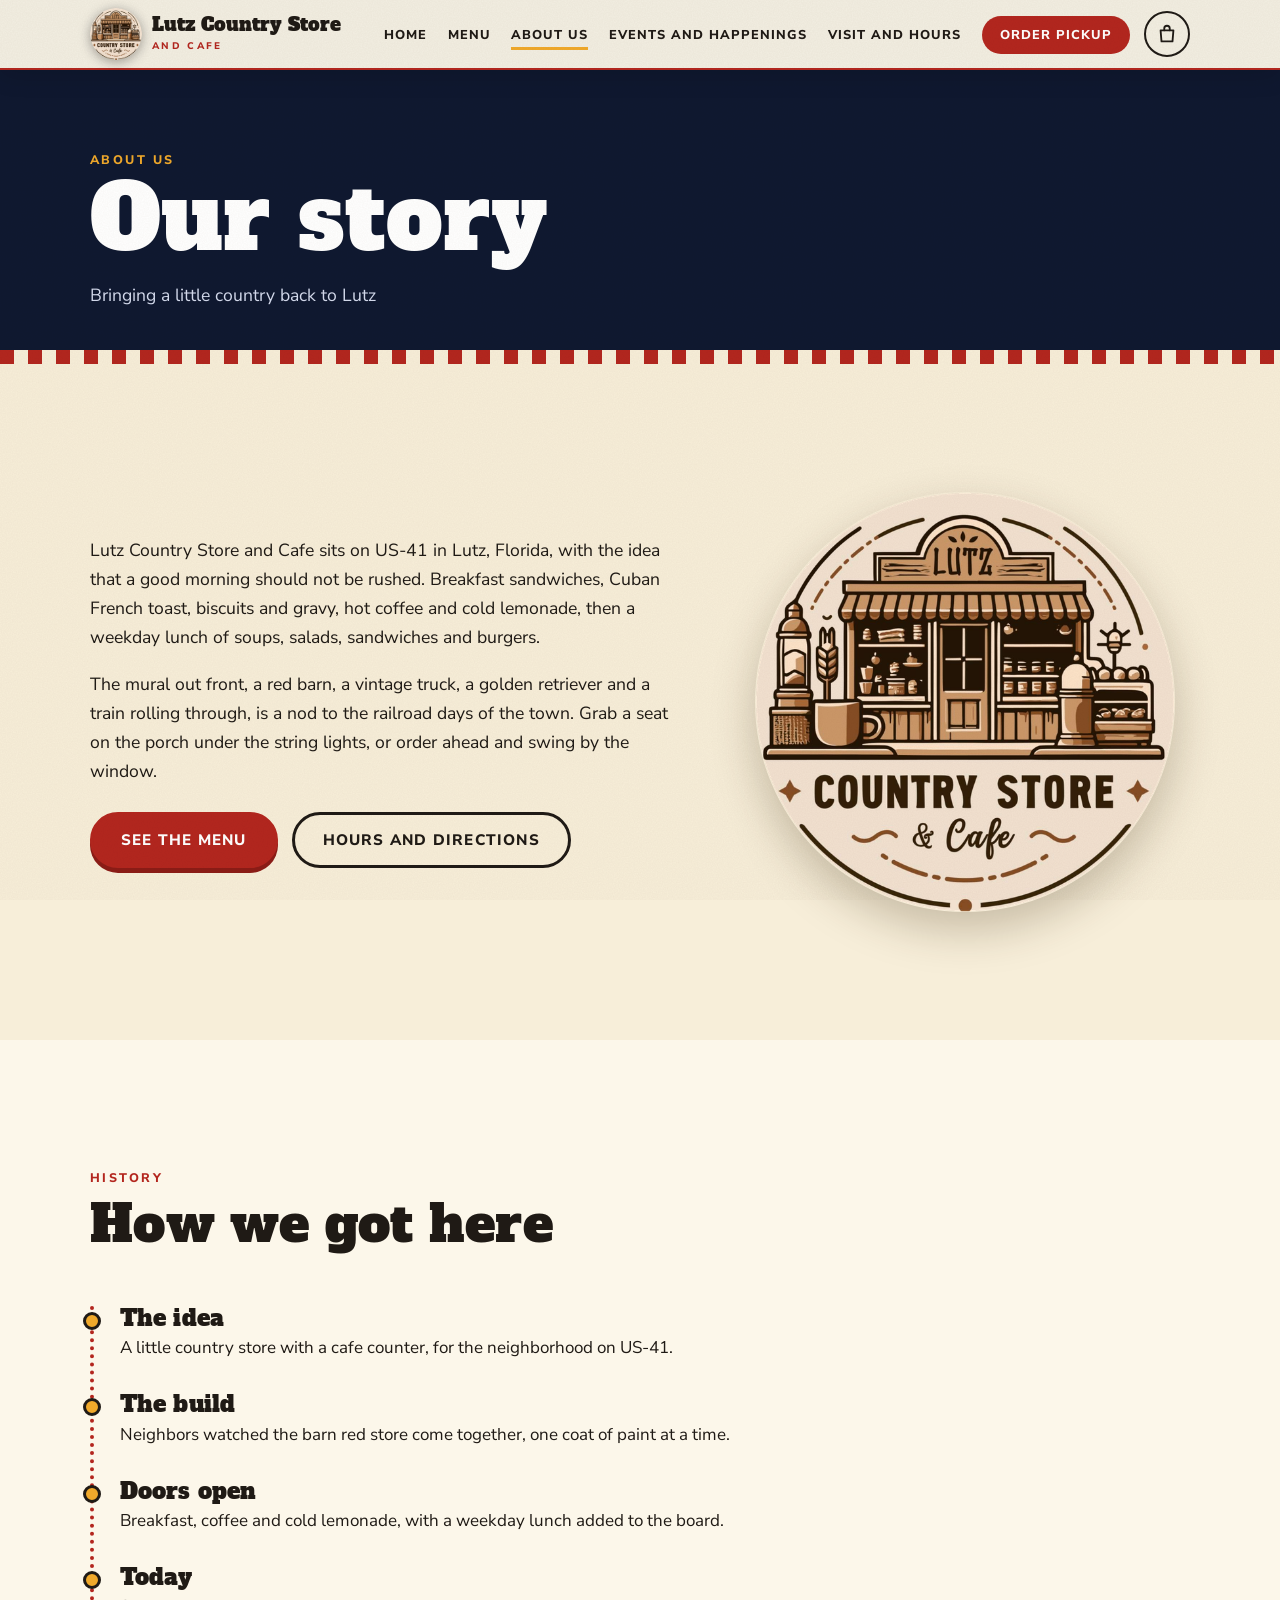
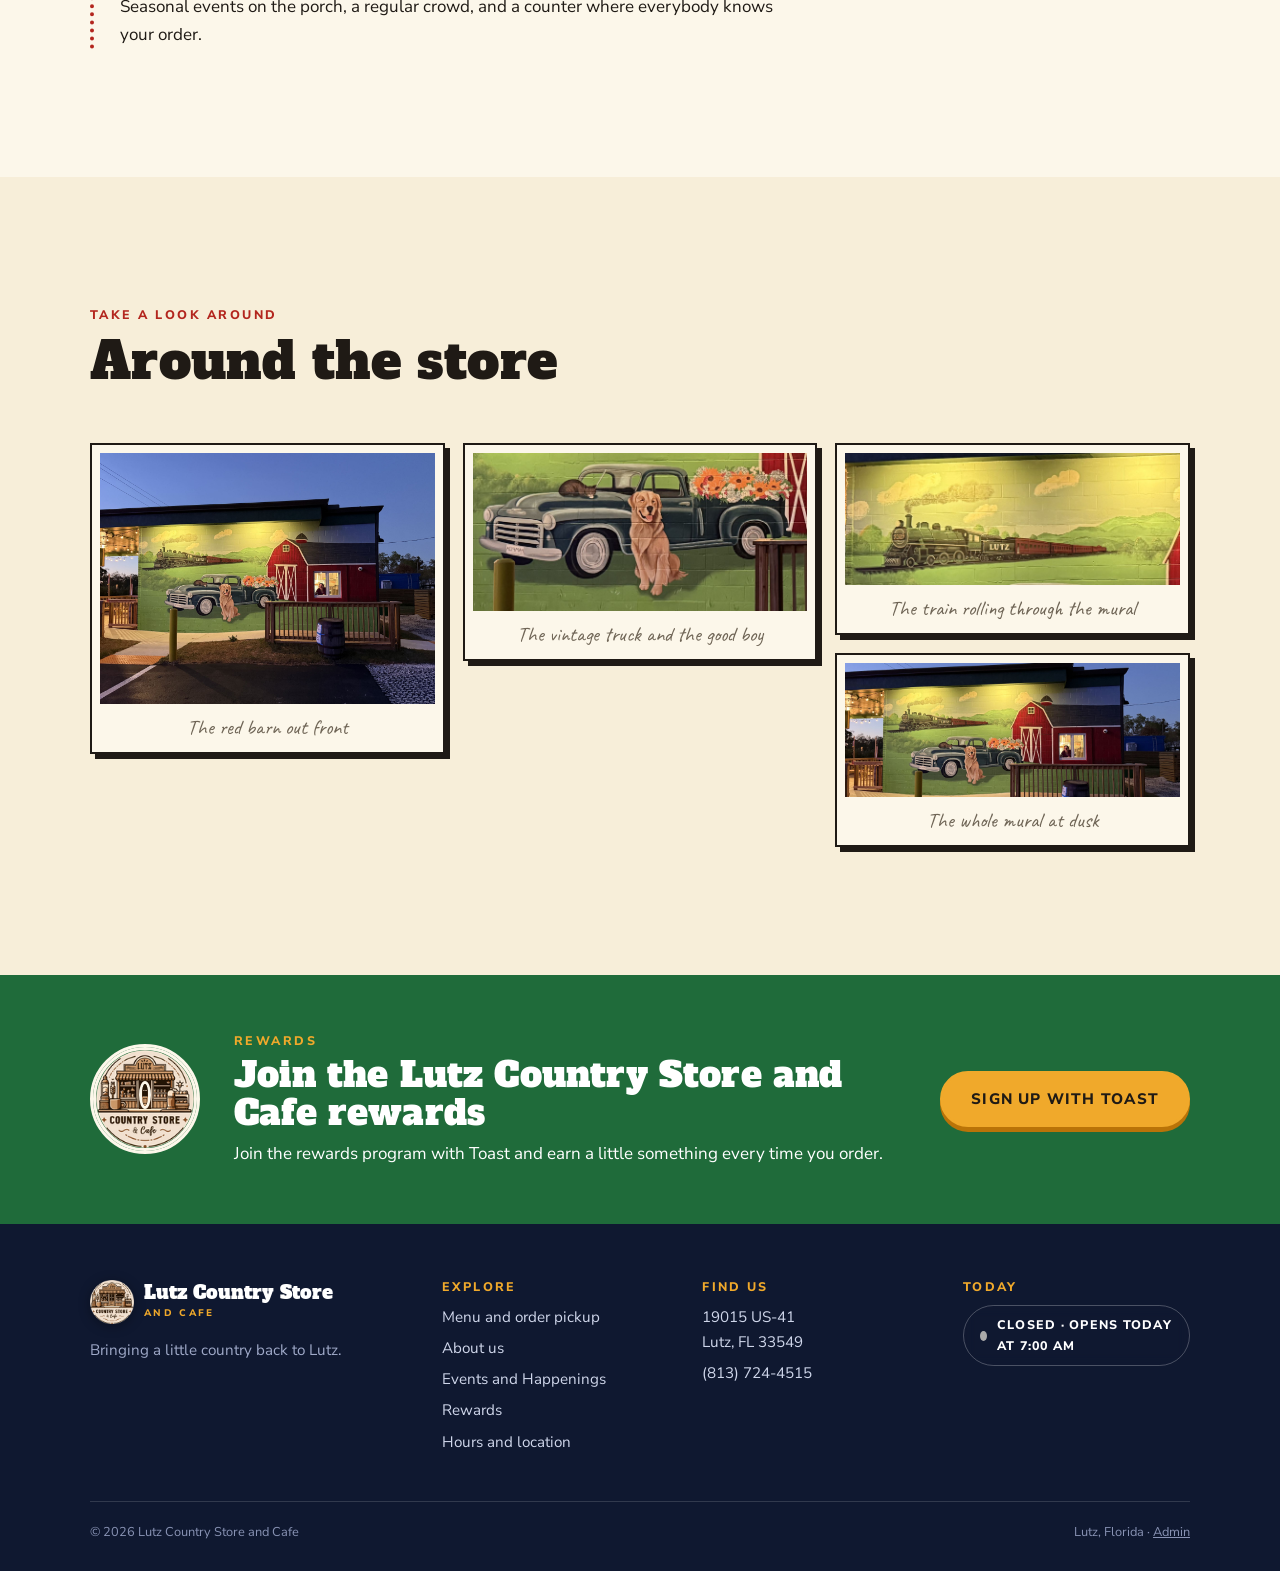
==== about.html @ d9db4dde "Slow the station train" ====
<!doctype html>
<html lang="en"><head><meta charset="utf-8"><meta name="robots" content="noindex,nofollow"><meta name="viewport" content="width=device-width,initial-scale=1">
<title>About Us | Lutz Country Store and Cafe</title><meta name="description" content="The story of Lutz Country Store and Cafe on US-41 in Lutz, Florida, with photos and rewards.">
<meta property="og:title" content="About Us | Lutz Country Store and Cafe"><meta property="og:description" content="The story of Lutz Country Store and Cafe on US-41 in Lutz, Florida, with photos and rewards."><meta property="og:image" content="img/hero.jpg">
<meta name="theme-color" content="#b3261e"><link rel="icon" href="img/favicon.png" type="image/png">
<link rel="preconnect" href="https://fonts.googleapis.com"><link rel="preconnect" href="https://fonts.gstatic.com" crossorigin>
<link href="https://fonts.googleapis.com/css2?family=Alfa+Slab+One&family=Caveat:wght@600&family=Nunito+Sans:wght@400;600;700;800&display=swap" rel="stylesheet">
<link rel="stylesheet" href="css/style.css?v=24"></head>
<body><a class="skip" href="#main">Skip to content</a>
<header class="site-header"><div class="wrap">
<a class="brand" href="index.html" aria-label="Lutz Country Store and Cafe, home"><span class="logo-anim " style="--la:52px"><img src="img/logo-sm.png" alt="" width="52" height="52"><span class="la-in"></span><img class="la-door" src="img/logo-door.png" alt=""><span class="la-halo"></span><span class="la-bulb"></span></span><span>Lutz Country Store<small>and Cafe</small></span></a>
<ul class="nav"><li><a href="index.html">Home</a></li><li><a href="menu.html">Menu</a></li><li><a href="about.html" aria-current="page">About Us</a></li><li><a href="index.html#events">Events and Happenings</a></li><li><a href="visit.html">Visit and Hours</a></li><li><a class="cta" href="menu.html">Order pickup</a></li></ul>
<button class="burger" aria-label="Menu" aria-expanded="false"><span></span><span></span><span></span></button>
</div></header>
<main id="main">

<section class="page-hero"><div class="wrap"><p class="eyebrow">About us</p><h1>Our story</h1><p class="lead" data-about-title></p></div></section>
<section class="sec"><div class="wrap about-grid"><div class="about-copy" data-about-body></div><span class="logo-anim about-logo" style="--la:420px"><img src="img/logo.png" alt="" width="420" height="420"><span class="la-in"></span><img class="la-door" src="img/logo-door.png" alt=""><span class="la-halo"></span><span class="la-bulb"></span></span></div></section>
<section class="sec history"><div class="wrap"><div class="sec-head rv"><p class="eyebrow">History</p><h2>How we got here</h2></div><ol class="timeline" data-timeline></ol></div></section>
<section class="sec gallery-sec" id="photos"><div class="wrap"><div class="sec-head rv"><p class="eyebrow">Take a look around</p><h2>Around the store</h2></div><div class="gallery" data-gallery></div></div></section>
<section class="loyalty" id="rewards"><div class="wrap loy"><span class="logo-anim " style="--la:110px"><img src="img/logo-sm.png" alt="" width="110" height="110"><span class="la-in"></span><img class="la-door" src="img/logo-door.png" alt=""><span class="la-halo"></span><span class="la-bulb"></span></span><div><p class="eyebrow">Rewards</p><h2>Join the Lutz Country Store and Cafe rewards</h2><p data-loyalty-text></p></div><a class="btn sun" data-loyalty href="#" target="_blank" rel="noopener">Sign up with Toast</a></div></section>
</main>
<footer class="site-footer"><div class="wrap"><div class="foot-grid">
<div class="foot-brand"><a class="brand" href="index.html"><img src="img/logo-sm.png" alt="" width="52" height="52"><span>Lutz Country Store<small>and Cafe</small></span></a><p>Bringing a little country back to Lutz.</p></div>
<div><h3>Explore</h3><ul><li><a href="menu.html">Menu and order pickup</a></li><li><a href="about.html">About us</a></li><li><a href="index.html#events">Events and Happenings</a></li><li><a href="about.html#rewards">Rewards</a></li><li><a href="visit.html">Hours and location</a></li></ul></div>
<div><h3>Find us</h3><ul><li><a href="https://www.google.com/maps?q=19015%20US-41%2C%20Lutz%2C%20FL%2033549" target="_blank" rel="noopener">19015 US-41<br>Lutz, FL 33549</a></li><li><a href="tel:8137244515">(813) 724-4515</a></li></ul></div>
<div><h3>Today</h3><ul><li><span class="open-badge" style="margin:0;background:transparent;border-color:rgba(255,255,255,.25)"><span class="dot"></span><span class="txt">Checking hours…</span></span></li></ul></div>
</div><div class="copy"><span>© 2026 Lutz Country Store and Cafe</span><span>Lutz, Florida · <a href="admin.html" rel="nofollow">Admin</a></span></div></div></footer>
<script src="js/store.js?v=24"></script><script src="js/shop.js?v=24"></script><script src="js/main.js?v=24"></script></body></html>
---- css/style.css ----
[hidden]{display:none!important}
:root{
  --navy:#0f1830;--dusk:#1b2a55;--barn:#b3261e;--barn-d:#8c1c16;--field:#4f9a3a;--forest:#1f4a2c;
  --cream:#f7eed9;--paper:#fcf7ea;--sun:#f0a92b;--sun-d:#b97308;--ink:#1f1a15;--mute:#6f6556;--line:rgba(31,26,21,.16);
  --truck:#2c4a57;
  --display:"Alfa Slab One","Rockwell",Georgia,serif;--body:"Nunito Sans",system-ui,sans-serif;--hand:"Caveat",cursive;
  --max:1180px;--gut:clamp(16px,4vw,40px);
}
*{box-sizing:border-box;margin:0;padding:0}
html{scroll-behavior:smooth;overflow-x:clip}
body{background:var(--cream);color:var(--ink);font-family:var(--body);font-size:17px;line-height:1.65;-webkit-font-smoothing:antialiased;overflow-x:clip}
img{display:block;max-width:100%;height:auto}
a{color:inherit}
:focus-visible{outline:3px solid var(--sun);outline-offset:3px}
.skip{position:absolute;left:-999px;top:8px;background:var(--barn);color:#fff;padding:8px 14px;z-index:999}.skip:focus{left:8px}
body::after{content:"";position:fixed;inset:0;pointer-events:none;z-index:90;opacity:.35;mix-blend-mode:multiply;
  background-image:url("data:image/svg+xml,%3Csvg xmlns='http://www.w3.org/2000/svg' width='160' height='160'%3E%3Cfilter id='n'%3E%3CfeTurbulence type='fractalNoise' baseFrequency='.8' numOctaves='2' stitchTiles='stitch'/%3E%3CfeColorMatrix values='0 0 0 0 .35 0 0 0 0 .28 0 0 0 0 .18 0 0 0 .22 0'/%3E%3C/filter%3E%3Crect width='100%25' height='100%25' filter='url(%23n)'/%3E%3C/svg%3E")}
.wrap{max-width:var(--max);margin:0 auto;padding:0 var(--gut)}
h1,h2,h3{font-family:var(--display);font-weight:400;line-height:1.08;letter-spacing:.005em}
h1{font-size:clamp(2.5rem,7.5vw,5.6rem)}h2{font-size:clamp(1.9rem,4.6vw,3.2rem)}h3{font-size:1.35rem}
.eyebrow{font-weight:800;font-size:.78rem;letter-spacing:.2em;text-transform:uppercase;color:var(--barn)}
.hand{font-family:var(--hand);font-weight:600;color:var(--barn);letter-spacing:0}
p+p{margin-top:1em}

/* gingham */
.gingham{background:
  repeating-linear-gradient(0deg,rgba(179,38,30,.55) 0 10px,transparent 10px 20px),
  repeating-linear-gradient(90deg,rgba(179,38,30,.55) 0 10px,transparent 10px 20px),var(--paper)}

/* header */
.site-header{position:fixed;inset:0 0 auto 0;z-index:50;padding:14px 0;transition:background .3s,box-shadow .3s,padding .3s,color .3s;color:#fff}
.site-header.solid{background:rgba(252,247,234,.96);color:var(--ink);padding:8px 0;box-shadow:0 2px 0 var(--barn),0 8px 24px rgba(0,0,0,.12)}
.site-header .wrap{display:flex;align-items:center;gap:14px}
.brand{display:flex;align-items:center;gap:10px;text-decoration:none;order:1}
.brand svg,.brand img{width:44px;height:44px;flex:none;filter:drop-shadow(0 2px 6px rgba(0,0,0,.35))}
.brand span{font-family:var(--display);line-height:1;font-size:1.15rem;display:block}
.brand small{display:block;font:800 .6rem var(--body);letter-spacing:.24em;text-transform:uppercase;margin-top:4px;color:var(--sun)}
.solid .brand small{color:var(--barn)}
.nav{display:flex;gap:clamp(14px,2.2vw,30px);align-items:center;list-style:none;margin-left:auto;order:2}
.nav a{font-weight:800;text-decoration:none;font-size:.88rem;letter-spacing:.1em;text-transform:uppercase;position:relative;padding:6px 0}
.nav a::after{content:"";position:absolute;left:0;bottom:0;height:3px;width:0;background:var(--sun);transition:width .25s}
.nav a:hover::after,.nav a[aria-current]::after{width:100%}
.nav .cta{background:var(--barn);color:#fff;padding:10px 18px;border-radius:999px}.nav .cta::after{display:none}.nav .cta:hover{background:var(--barn-d)}
.cart-btn{order:3;position:relative;background:transparent;border:2px solid currentColor;color:inherit;width:46px;height:46px;border-radius:50%;display:grid;place-items:center;cursor:pointer;transition:background .2s,color .2s}
.cart-btn:hover{background:var(--sun);color:var(--ink);border-color:var(--sun)}
.cart-count{position:absolute;top:-7px;right:-7px;min-width:21px;height:21px;border-radius:11px;background:var(--barn);color:#fff;font:800 .72rem/21px var(--body);text-align:center;padding:0 5px;transform:scale(0);transition:transform .25s}.cart-count.on{transform:scale(1)}
.burger{display:none;order:4;background:none;border:2px solid currentColor;color:inherit;width:46px;height:46px;border-radius:50%;cursor:pointer}
.burger span{display:block;width:18px;height:2px;background:currentColor;margin:5px auto;transition:.25s}
@media (max-width:1180px){
  .burger{display:block}.cart-btn{margin-left:auto}
  .nav{position:fixed;inset:0;background:var(--navy);color:#fff;flex-direction:column;justify-content:center;gap:24px;transform:translateY(-100%);visibility:hidden;transition:transform .4s cubic-bezier(.7,0,.2,1),visibility 0s .4s;z-index:-1;margin:0}
  .nav a{font-size:1.5rem}.nav-open .nav{transform:none;visibility:visible;transition-delay:0s}
  .site-header{z-index:60}.brand,.burger,.cart-btn{position:relative;z-index:2}.nav-open .site-header{color:#fff}.nav-open .brand small{color:var(--sun)}
  .nav-open .burger span:nth-child(1){transform:translateY(7px) rotate(45deg)}.nav-open .burger span:nth-child(2){opacity:0}.nav-open .burger span:nth-child(3){transform:translateY(-7px) rotate(-45deg)}
  .site-header.solid{backdrop-filter:none}
}

/* buttons */
.btn{display:inline-block;font:800 .95rem var(--body);letter-spacing:.08em;text-transform:uppercase;text-decoration:none;padding:15px 28px;border:3px solid var(--barn);background:var(--barn);color:#fff;border-radius:999px;cursor:pointer;transition:transform .2s,background .2s,box-shadow .2s;box-shadow:0 5px 0 var(--barn-d)}
.btn:hover{transform:translateY(-2px);box-shadow:0 7px 0 var(--barn-d)}
.btn:active{transform:translateY(3px);box-shadow:0 2px 0 var(--barn-d)}
.btn.sun{background:var(--sun);border-color:var(--sun);color:var(--ink);box-shadow:0 5px 0 var(--sun-d)}.btn.sun:hover{box-shadow:0 7px 0 var(--sun-d)}
.btn.ghost{background:transparent;color:inherit;border-color:currentColor;box-shadow:none}.btn.ghost:hover{background:var(--ink);color:var(--cream);border-color:var(--ink);box-shadow:none}
.hero .btn.ghost:hover,.dark .btn.ghost:hover{background:#fff;color:var(--ink);border-color:#fff}
.btn.mini{padding:9px 18px;font-size:.78rem;box-shadow:0 3px 0 var(--barn-d)}
.btn.block{display:block;width:100%;text-align:center}
.btn[disabled]{opacity:.5;cursor:not-allowed;transform:none}

/* hero */
.hero{position:relative;min-height:100svh;display:flex;align-items:flex-end;overflow:hidden;isolation:isolate;color:#fff;background:var(--navy)}
.hero-bg{position:absolute;inset:-6% 0 -2%;z-index:-3;background:url(../img/hero.jpg) center 40%/cover;will-change:transform}
.hero::before{content:"";position:absolute;inset:0;z-index:-2;background:linear-gradient(90deg,rgba(15,24,48,.5),transparent 62%),linear-gradient(180deg,rgba(15,24,48,.7) 0%,rgba(15,24,48,.05) 28%,rgba(15,24,48,.1) 50%,rgba(15,24,48,.88) 100%)}
.lights{position:absolute;top:70px;left:0;right:0;height:60px;z-index:-1;pointer-events:none}
.lights svg{width:100%;height:100%}
.lights circle{animation:twinkle 3s ease-in-out infinite}
@keyframes twinkle{0%,100%{opacity:.35}50%{opacity:1}}
.hero-inner{padding:150px 0 clamp(70px,11vh,120px);width:100%}
.hero h1{max-width:11ch;text-shadow:0 6px 40px rgba(0,0,0,.55)}
.hero h1 em{font-style:normal;color:var(--sun)}
.hero .hand{color:var(--sun);font-size:clamp(1.6rem,3.5vw,2.4rem);display:block;margin-bottom:6px}
.hero p.lead{max-width:46ch;margin-top:22px;font-size:1.2rem;color:#fff;text-shadow:0 2px 20px rgba(0,0,0,.6)}
.hero-cta{display:flex;gap:14px;flex-wrap:wrap;margin-top:32px}
.open-badge{display:inline-flex;align-items:center;gap:10px;font-weight:800;font-size:.78rem;letter-spacing:.1em;text-transform:uppercase;background:rgba(15,24,48,.65);backdrop-filter:blur(6px);border:1px solid rgba(255,255,255,.3);padding:9px 16px;border-radius:999px;margin-bottom:22px;color:#fff}
.dot{width:10px;height:10px;border-radius:50%;background:#aaa}
.is-open .dot{background:#6fdc6f;animation:pulse 2s infinite}
@keyframes pulse{70%{box-shadow:0 0 0 10px rgba(111,220,111,0)}0%{box-shadow:0 0 0 0 rgba(111,220,111,.7)}}
.rating{display:inline-flex;gap:8px;align-items:center;margin-left:14px;font-weight:800;font-size:.9rem}
.stars{color:var(--sun);letter-spacing:2px}

/* marquee */
.marquee{background:var(--barn);color:#fff;overflow:hidden;border-block:4px solid var(--cream);outline:3px solid var(--barn);position:relative;z-index:3;transform:rotate(-1deg);margin:-12px -2vw 0}
.marquee-track{display:flex;width:max-content;animation:slide 40s linear infinite}
.marquee span{font-family:var(--display);font-size:1.35rem;padding:12px 28px;white-space:nowrap}
.marquee span::after{content:"✶";margin-left:56px;color:var(--sun)}
@keyframes slide{to{transform:translateX(-50%)}}

/* rail + train */
.rail{position:relative;height:96px;overflow:hidden;background:linear-gradient(180deg,var(--cream) 62%,#d9cdb0 62% 100%);margin-top:20px}
.rail::after{content:"";position:absolute;left:0;right:0;bottom:22px;height:6px;background:#3a342b}
.rail::before{content:"";position:absolute;left:0;right:0;bottom:0;height:22px;background:repeating-linear-gradient(90deg,#6b4a2b 0 14px,transparent 14px 34px);opacity:.85}
.train{position:absolute;bottom:20px;left:0;width:min(520px,92vw);height:auto;transform:translateX(calc(var(--p,0)*(100vw + 100%) - 100%));will-change:transform}
.train .smoke circle{fill:#fff;opacity:0;animation:puff 2.4s ease-out infinite}
.train .smoke circle:nth-child(2){animation-delay:.8s}.train .smoke circle:nth-child(3){animation-delay:1.6s}
@keyframes puff{0%{opacity:.8;transform:translate(0,0) scale(.5)}100%{opacity:0;transform:translate(-26px,-44px) scale(1.7)}}
.train .bob{animation:bob .5s steps(2) infinite}
@keyframes bob{50%{transform:translateY(-1px)}}

/* sections */
.sec{padding:clamp(70px,10vw,130px) 0}
.sec-head{margin-bottom:clamp(30px,5vw,54px)}.sec-head h2{margin-top:8px}
.dark{background:var(--navy);color:#fff}
.dark .eyebrow{color:var(--sun)}
.story-grid{display:grid;grid-template-columns:1.05fr .95fr;gap:clamp(30px,6vw,84px);align-items:center}
.story p{max-width:52ch;color:#3a3228}
.story h2 em{font-style:normal;color:var(--barn)}
.polaroids{position:relative;aspect-ratio:1/1.05}
.polaroids figure{position:absolute;background:#fff;padding:12px 12px 40px;box-shadow:0 20px 40px rgba(60,40,10,.3);border:1px solid #e8dcc0}
.polaroids figure img{width:100%;height:100%;object-fit:cover}
.polaroids figcaption{position:absolute;bottom:8px;left:0;right:0;text-align:center;font-family:var(--hand);font-size:1.35rem;color:var(--mute)}
.polaroids .p1{width:74%;height:52%;left:0;top:0;transform:rotate(-3.5deg)}.polaroids .p2{width:66%;height:50%;right:0;bottom:2%;transform:rotate(3deg)}
.polaroids .tape{position:absolute;width:96px;height:28px;background:rgba(240,169,43,.75);z-index:2;left:30%;top:-12px;transform:rotate(-5deg)}
@media (max-width:820px){.story-grid{grid-template-columns:1fr}.polaroids{max-width:480px}}

/* menu cards (home) */
.pop{display:grid;grid-template-columns:repeat(auto-fit,minmax(250px,1fr));gap:22px}
.dish{position:relative;background:var(--paper);border:2px solid var(--ink);border-radius:6px;padding:26px 24px 22px;box-shadow:6px 6px 0 var(--ink);display:flex;flex-direction:column;gap:6px;transition:transform .25s,box-shadow .25s}
.dish:hover{transform:translate(-3px,-3px);box-shadow:9px 9px 0 var(--ink)}
.dish .cat{font-weight:800;font-size:.7rem;letter-spacing:.18em;text-transform:uppercase;color:var(--barn)}
.dish h3{font-size:1.4rem}.dish p{font-size:.95rem;color:var(--mute);flex:1}
.dish .row{display:flex;justify-content:space-between;align-items:center;gap:12px;margin-top:14px}
.dish .photo{margin:-26px -24px 14px;aspect-ratio:16/10;overflow:hidden;border-bottom:2px solid var(--ink)}.dish .photo img{width:100%;height:100%;object-fit:cover}
.price{font-family:var(--display);font-size:1.25rem;color:var(--barn)}
.badge{position:absolute;top:-12px;right:16px;background:var(--sun);color:var(--ink);font-weight:800;font-size:.68rem;letter-spacing:.14em;text-transform:uppercase;padding:5px 12px;border:2px solid var(--ink);border-radius:999px;transform:rotate(3deg)}

/* mural gallery */
.mural{display:grid;grid-template-columns:repeat(12,1fr);gap:16px}
.mural figure{overflow:hidden;border:6px solid var(--paper);box-shadow:0 14px 30px rgba(0,0,0,.4);position:relative}
.mural img{width:100%;height:100%;object-fit:cover;transition:transform .9s}.mural figure:hover img{transform:scale(1.05)}
.mural .m1{grid-column:span 7;aspect-ratio:7/3.3}.mural .m2{grid-column:span 5;aspect-ratio:5/3.3}
.mural figcaption{position:absolute;left:0;bottom:0;background:rgba(15,24,48,.8);color:#fff;font-family:var(--hand);font-size:1.4rem;padding:2px 16px}
@media (max-width:700px){.mural .m1,.mural .m2{grid-column:span 12;aspect-ratio:16/9}}

/* reviews */
.reviews{display:grid;grid-template-columns:repeat(auto-fit,minmax(280px,1fr));gap:22px}
.review{background:var(--paper);border:2px solid var(--ink);padding:24px;border-radius:6px;position:relative}
.review::before{content:"“";position:absolute;top:-6px;left:16px;font-family:var(--display);font-size:5rem;color:var(--sun);line-height:1}
.review p{padding-top:26px;font-size:1.05rem}.review cite{display:block;margin-top:14px;font-style:normal;font-weight:800;font-size:.82rem;letter-spacing:.1em;text-transform:uppercase;color:var(--mute)}

/* visit */
.visit{background:var(--forest);color:#fff;overflow:hidden}
.visit .eyebrow{color:var(--sun)}
.visit-grid{display:grid;grid-template-columns:1fr 1fr;gap:clamp(28px,6vw,80px);align-items:center}
.ticket{background:var(--paper);color:var(--ink);border:3px dashed var(--barn);padding:clamp(24px,4vw,40px);border-radius:8px;position:relative}
.hours{list-style:none;margin:16px 0 22px}
.hours li{display:flex;justify-content:space-between;gap:12px;padding:9px 0;border-bottom:2px dotted rgba(31,26,21,.3);font-weight:600}
.hours li.today{color:var(--barn);font-weight:800}.hours li.today::before{content:"●";margin-right:8px;font-size:.6em;vertical-align:middle}
.hours li span:first-child{flex:1}
.visit .photo img{border:8px solid var(--paper);border-radius:4px;transform:rotate(2deg);box-shadow:0 24px 50px rgba(0,0,0,.4)}
@media (max-width:820px){.visit-grid{grid-template-columns:1fr}}

/* footer */
.site-footer{background:var(--navy);color:#cfd6ea;padding:56px 0 28px;font-size:.95rem}
.foot-grid{display:grid;grid-template-columns:1.4fr 1fr 1fr 1fr;gap:34px}
.foot-grid h3{font-family:var(--body);font-weight:800;font-size:.78rem;letter-spacing:.18em;text-transform:uppercase;color:var(--sun);margin-bottom:12px}
.foot-grid ul{list-style:none}.foot-grid li{margin:6px 0}.foot-grid a{text-decoration:none}.foot-grid a:hover{color:var(--sun)}
.foot-brand .brand{color:#fff;margin-bottom:14px}.foot-brand p{max-width:30ch;color:#9fa9c8}
.copy{margin-top:40px;padding-top:20px;border-top:1px solid rgba(255,255,255,.14);color:#8892b3;font-size:.8rem;display:flex;justify-content:space-between;flex-wrap:wrap;gap:8px}
@media (max-width:820px){.foot-grid{grid-template-columns:1fr 1fr}.foot-brand{grid-column:1/-1}}

/* page hero */
.page-hero{padding:150px 0 54px;background:var(--navy);color:#fff;position:relative;overflow:hidden}
.page-hero::after{content:"";position:absolute;inset:auto 0 0 0;height:14px;background:repeating-linear-gradient(90deg,var(--barn) 0 14px,var(--cream) 14px 28px)}
.page-hero p.lead{max-width:56ch;color:#d5dcef;margin-top:14px;font-size:1.1rem}
.page-hero .eyebrow{color:var(--sun)}
.page-hero .open-badge{margin:18px 0 0}

/* menu page */
.catnav{position:sticky;top:62px;z-index:30;background:rgba(252,247,234,.97);border-bottom:2px solid var(--ink);backdrop-filter:blur(8px)}
.catnav .wrap{display:flex;gap:8px;overflow-x:auto;padding-block:10px;scrollbar-width:none}
.catnav .wrap::-webkit-scrollbar{display:none}
.catnav a{white-space:nowrap;text-decoration:none;font-weight:800;font-size:.8rem;letter-spacing:.08em;text-transform:uppercase;padding:9px 16px;border:2px solid var(--ink);border-radius:999px;transition:.2s}
.catnav a:hover,.catnav a.on{background:var(--ink);color:var(--cream)}
.menu-tools{display:flex;gap:14px;align-items:center;flex-wrap:wrap;margin-bottom:6px}
.menu-tools input{flex:1;min-width:220px}
.mcat{padding-top:50px;scroll-margin-top:130px}
.mcat h2{font-size:clamp(1.7rem,3.6vw,2.4rem);margin-bottom:6px;display:flex;align-items:center;gap:14px}
.mcat h2::after{content:"";flex:1;height:6px;background:repeating-linear-gradient(90deg,var(--barn) 0 8px,transparent 8px 14px);opacity:.6}
.mlist{display:grid;grid-template-columns:repeat(2,1fr);gap:0 46px}
.mi{display:grid;grid-template-columns:1fr auto;gap:4px 16px;padding:18px 0;border-bottom:2px dotted rgba(31,26,21,.28);align-items:center}
.mi.thumb{grid-template-columns:76px 1fr auto}
.mi .im{width:76px;height:76px;border-radius:6px;overflow:hidden;border:2px solid var(--ink)}.mi .im img{width:100%;height:100%;object-fit:cover}
.mi h3{font-family:var(--body);font-weight:800;font-size:1.05rem;display:flex;align-items:center;gap:8px;flex-wrap:wrap}
.mi p{font-size:.88rem;color:var(--mute);line-height:1.45;margin-top:3px}
.mi .tg{font-size:.62rem;letter-spacing:.14em;text-transform:uppercase;background:var(--sun);padding:2px 8px;border-radius:999px;font-weight:800}
.mi .buy{display:flex;flex-direction:column;align-items:flex-end;gap:8px}
.mi .price{font-size:1.1rem;white-space:nowrap}
.mi.out{opacity:.55}
.mi .addb{width:44px;height:44px;border-radius:50%;border:3px solid var(--barn);background:var(--barn);color:#fff;font:400 1.5rem/1 var(--body);cursor:pointer;box-shadow:0 3px 0 var(--barn-d);transition:transform .15s}
.mi .addb:hover{transform:scale(1.1)}.mi .addb:active{transform:translateY(2px)}
.mi .soldtxt{font-size:.7rem;font-weight:800;letter-spacing:.1em;text-transform:uppercase;color:var(--mute)}
.closed-note{background:var(--sun);border:2px solid var(--ink);padding:14px 20px;border-radius:6px;font-weight:700;margin-bottom:10px}
@media (max-width:820px){.mlist{grid-template-columns:1fr}.catnav{top:58px}}

/* forms */
input,select,textarea{font:inherit;color:var(--ink);background:#fff;border:2px solid var(--ink);padding:12px 14px;width:100%;border-radius:6px;font-size:1rem}
input:focus,select:focus,textarea:focus{outline:3px solid var(--sun);outline-offset:1px}
textarea{min-height:110px;resize:vertical}
.fld{display:grid;gap:6px;font-weight:800;font-size:.76rem;letter-spacing:.12em;text-transform:uppercase;color:var(--ink);margin-bottom:14px}
.fld small{text-transform:none;letter-spacing:0;color:var(--mute);font-weight:600}
.two{display:grid;grid-template-columns:1fr 1fr;gap:14px}.three{display:grid;grid-template-columns:1fr 1fr 1fr;gap:14px}
@media (max-width:600px){.two,.three{grid-template-columns:1fr}}
.form{max-width:620px}.form-msg{font-weight:700;color:var(--barn-d);min-height:1.4em;margin-top:10px}.form-msg.err{color:var(--barn)}
.sr{position:absolute;left:-999px}
.fine{font-size:.78rem;color:var(--mute);margin:6px 0 14px}
.empty{grid-column:1/-1;text-align:center;padding:44px 20px;color:var(--mute)}.empty svg,.empty img{margin:0 auto 12px;width:70px;opacity:.7}.empty .btn{margin:8px 4px 0}

/* cart drawer */
.drawer-ov{position:fixed;inset:0;background:rgba(15,24,48,.6);opacity:0;visibility:hidden;transition:opacity .3s,visibility 0s .3s;z-index:150}
.drawer{position:fixed;top:0;right:0;bottom:0;width:min(440px,100vw);background:var(--paper);color:var(--ink);z-index:160;display:flex;flex-direction:column;transform:translateX(100%);visibility:hidden;transition:transform .4s cubic-bezier(.7,0,.2,1),visibility 0s .4s;box-shadow:-24px 0 60px rgba(0,0,0,.35);border-left:4px solid var(--barn)}
.cart-open .drawer-ov{opacity:1;visibility:visible;transition-delay:0s}.cart-open .drawer{transform:none;visibility:visible;transition-delay:0s}.cart-open,.modal-open{overflow:hidden}
.drawer-head{display:flex;justify-content:space-between;align-items:center;padding:18px 24px;border-bottom:2px dashed var(--line)}
.drawer-head h2{font-size:1.6rem}
.x{background:none;border:0;color:inherit;font-size:2rem;line-height:1;cursor:pointer;width:44px;height:44px}
.drawer-body{flex:1;overflow:auto;padding:6px 24px}
.drawer-foot{padding:18px 24px 24px;border-top:2px dashed var(--line);background:var(--cream)}
.line{display:grid;grid-template-columns:1fr auto;gap:8px 14px;padding:16px 0;border-bottom:1px dotted var(--line)}
.line .nm{font-weight:800}.line .opt{display:block;font-size:.82rem;color:var(--mute)}
.line .lp{font-family:var(--display);color:var(--barn)}
.line .row2{display:flex;justify-content:space-between;align-items:center;grid-column:1/-1}
.qty{display:inline-flex;border:2px solid var(--ink);border-radius:999px;align-items:center;overflow:hidden}
.qty button{background:none;border:0;width:36px;height:36px;font-size:1.2rem;cursor:pointer;color:var(--ink)}.qty button:hover{background:var(--sun)}
.qty span,.qty input{min-width:32px;text-align:center;font-weight:800}
.qty input{width:48px;border:0;border-radius:0;padding:0;height:36px;-moz-appearance:textfield;background:transparent}
.qty input::-webkit-inner-spin-button,.qty input::-webkit-outer-spin-button{-webkit-appearance:none}
.rm{background:none;border:0;color:var(--mute);font:600 .78rem var(--body);text-decoration:underline;cursor:pointer}.rm:hover{color:var(--barn)}
.sub{display:flex;justify-content:space-between;font-family:var(--display);font-size:1.3rem;margin-bottom:4px}
.fine.demo{text-align:center;margin:12px 0 0}

/* item modal */
dialog.opt{margin:auto;border:3px solid var(--ink);border-radius:10px;background:var(--paper);color:var(--ink);padding:0;width:min(520px,94vw);max-height:92vh;box-shadow:10px 10px 0 rgba(15,24,48,.4)}
dialog.opt::backdrop{background:rgba(15,24,48,.65)}
dialog.opt form{display:flex;flex-direction:column;max-height:92vh}
.om-head{padding:22px 24px 6px;display:flex;justify-content:space-between;gap:10px}
.om-head h2{font-size:1.7rem}
.om-body{padding:6px 24px 10px;overflow:auto}
.om-body p.d{color:var(--mute);margin-bottom:14px}
.grp{border:0;margin:14px 0}.grp legend{font-weight:800;font-size:.76rem;letter-spacing:.14em;text-transform:uppercase;margin-bottom:8px}
.ch{display:flex;justify-content:space-between;align-items:center;gap:10px;border:2px solid var(--ink);border-radius:8px;padding:12px 14px;margin-bottom:8px;cursor:pointer;font-weight:700}
.ch:has(input:checked){background:var(--sun)}.ch input{width:auto;accent-color:var(--barn);margin-right:10px}.ch span.p{font-weight:800;font-size:.9rem}
.om-foot{display:flex;gap:14px;align-items:center;padding:16px 24px;border-top:2px dashed var(--line);background:var(--cream);border-radius:0 0 10px 10px}
.om-foot .btn{flex:1}

/* checkout */
.co-wrap{padding:130px 0 90px}.co-wrap h1{font-size:clamp(2.2rem,5vw,3.6rem);margin-bottom:24px}
.demo-banner{border:2px dashed var(--barn);background:var(--paper);padding:14px 18px;margin-bottom:30px;border-radius:6px;font-size:.95rem}
.demo-banner code{background:var(--cream);padding:2px 6px;border-radius:4px;font-weight:700}
.co{display:grid;grid-template-columns:1.2fr .8fr;gap:clamp(28px,5vw,64px);align-items:start}
.co-form section{margin-bottom:30px}.co-form h2{font-size:1.5rem;margin-bottom:14px}
.choice{display:grid;gap:10px;margin-bottom:14px}
.choice label{display:flex;gap:12px;align-items:flex-start;border:2px solid var(--ink);border-radius:8px;padding:13px 16px;cursor:pointer;background:#fff}
.choice label:has(input:checked){background:var(--sun)}.choice input{width:auto;margin-top:5px;accent-color:var(--barn)}
.choice b{display:block}.choice small{color:var(--mute)}
.tips{display:grid;grid-template-columns:repeat(auto-fit,minmax(70px,1fr));gap:10px}
.tips label{border:2px solid var(--ink);border-radius:8px;text-align:center;padding:10px 4px;font-weight:800;cursor:pointer;background:#fff;font-size:.9rem}
.tips label:has(input:checked){background:var(--barn);color:#fff}.tips input{position:absolute;opacity:0;pointer-events:none}.tips small{display:block;font-weight:600;font-size:.72rem;opacity:.75}
.co-sum{position:sticky;top:96px;background:var(--paper);border:3px solid var(--ink);padding:26px;border-radius:8px;box-shadow:8px 8px 0 var(--ink)}
.co-sum h2{font-size:1.4rem;margin-bottom:12px}
.sl{display:grid;grid-template-columns:1fr auto;gap:10px;padding:8px 0;border-bottom:1px dotted var(--line);font-size:.95rem}.sl small{display:block;color:var(--mute)}.sl b{font-weight:800}
dl{display:grid;grid-template-columns:1fr auto;gap:8px;font-size:.95rem;margin-top:12px}dd{text-align:right;font-weight:700}
.tot{display:flex;justify-content:space-between;align-items:baseline;font-family:var(--display);font-size:1.5rem;border-top:3px double var(--ink);margin-top:12px;padding-top:12px}.tot b{color:var(--barn);font-weight:400}
.confirm{text-align:center;max-width:620px;margin:0 auto}.confirm svg{width:84px;margin:0 auto 14px}.confirm h2{margin:8px 0 12px}
.receipt{text-align:left;background:#fff;border:2px dashed var(--ink);padding:20px 24px;margin:24px 0 14px;border-radius:6px}
.bigtime{font-family:var(--display);font-size:1.8rem;color:var(--barn);margin:10px 0}
@media (max-width:860px){.co{grid-template-columns:1fr}.co-sum{position:static;order:-1}}
@media print{.site-header,.site-footer,.hero-cta,.drawer,.drawer-ov,.demo-banner,body::after{display:none!important}}

/* reveal */
.rv{opacity:0;transform:translateY(30px);transition:opacity .8s ease,transform .8s cubic-bezier(.2,.7,.2,1)}
.rv.in{opacity:1;transform:none}.rv.d1{transition-delay:.1s}.rv.d2{transition-delay:.2s}.rv.d3{transition-delay:.3s}
@media (prefers-reduced-motion:reduce){*{animation:none!important;transition:none!important;scroll-behavior:auto!important}.rv{opacity:1;transform:none}.train{transform:translateX(30vw)}}
.grp legend em{font-style:normal;font-weight:700;font-size:.7rem;letter-spacing:.06em;color:var(--mute);text-transform:none;margin-left:6px}
.ch input:disabled{opacity:.4}.ch:has(input:disabled){opacity:.5;cursor:not-allowed}
.toast{position:fixed;left:50%;bottom:24px;transform:translate(-50%,40px);background:var(--ink);color:#fff;font-weight:700;padding:13px 22px;border-radius:999px;opacity:0;pointer-events:none;transition:.3s;z-index:300;box-shadow:0 10px 30px rgba(0,0,0,.35);white-space:nowrap;max-width:94vw;overflow:hidden;text-overflow:ellipsis}
.toast.on{opacity:1;pointer-events:auto;transform:translate(-50%,0)}.toast a{color:var(--sun);margin-left:6px;font-weight:800}
.train .smoke circle{transform-box:fill-box;transform-origin:center}
.band{height:min(66vh,560px);position:relative;overflow:hidden;display:grid;place-items:center;text-align:center;isolation:isolate;color:#fff}
.band-bg{position:absolute;inset:-14% 0;z-index:-2;background-size:cover;background-position:center;will-change:transform}
.band::before{content:"";position:absolute;inset:0;background:rgba(15,24,48,.5);z-index:-1}
.band blockquote{font-family:var(--hand);font-weight:600;font-size:clamp(2.4rem,7vw,5.2rem);line-height:1.05;padding:0 var(--gut);max-width:16ch;text-shadow:0 4px 30px rgba(0,0,0,.6)}
.band cite{display:block;font:800 .78rem var(--body);letter-spacing:.24em;margin-top:18px;color:var(--sun);text-transform:uppercase}
.rail.rev .train{transform:translateX(calc(100vw - var(--p,0)*(100vw + 100%))) scaleX(-1)}
.rail.rev{margin-top:0}
.reviews{align-items:stretch}.review{display:flex;flex-direction:column}.review p{flex:1}
@media (prefers-reduced-motion:reduce){.rail.rev .train{transform:translateX(30vw) scaleX(-1)}}
.rail.rev{height:150px;background:linear-gradient(180deg,var(--cream) calc(100% - 36px),#d9cdb0 0)}
.catnav{overflow:hidden}
.catnav .wrap{scroll-behavior:auto}
.cnb{position:absolute;top:50%;transform:translateY(-50%);width:38px;height:38px;border-radius:50%;border:2px solid var(--ink);background:var(--cream);color:var(--ink);font:800 1.5rem/1 var(--body);cursor:pointer;display:grid;place-items:center;padding:0 0 3px;z-index:2;box-shadow:0 2px 8px rgba(0,0,0,.18)}
.cnb[hidden]{display:none}
.cnb:hover{background:var(--ink);color:var(--cream)}
.catnav{position:sticky}.cnb.prev{left:max(6px,calc((100% - var(--max))/2 + 6px))}.cnb.next{right:max(6px,calc((100% - var(--max))/2 + 6px))}
.cnote{font:800 .72rem var(--body);letter-spacing:.16em;text-transform:uppercase;color:var(--barn);margin:0 0 4px}
/* visible smoke + taller first rail */
.train{overflow:visible}
.train .smoke circle{fill:#fff;stroke:none}
.rail.tall{height:150px;background:linear-gradient(180deg,var(--cream) calc(100% - 36px),#d9cdb0 0)}
/* third train: rolls in and halts at the station */
.rail.stop{margin-top:0;--st:170px}
.rail.stop .train{transform:translateX(calc(-100% + var(--s,0)*(100vw - var(--st))))}
.station{position:absolute;right:0;bottom:22px;width:var(--st);height:auto}
@media (max-width:700px){.rail.stop{--st:110px}.rail.stop .train{width:min(520px,76vw)}}
@media (prefers-reduced-motion:reduce){.rail.stop .train{transform:translateX(calc(100vw - var(--st) - 100%))}}

/* events */
.events{background:var(--navy);color:#fff;position:relative}
.events .sec-head h2{color:#fff}.events .eyebrow{color:var(--sun)}
.evlist{display:grid;grid-template-columns:repeat(auto-fit,minmax(300px,1fr));gap:24px}
.event{display:flex;gap:18px;background:var(--paper);color:var(--ink);border:3px dashed var(--barn);border-radius:8px;padding:22px;box-shadow:0 14px 34px rgba(0,0,0,.35)}
.edate{flex:none;width:76px;text-align:center;background:var(--barn);color:#fff;border-radius:6px;padding:8px 0 10px;align-self:flex-start;display:flex;flex-direction:column;line-height:1}
.edate .m{font:800 .72rem var(--body);letter-spacing:.18em;text-transform:uppercase;color:var(--sun)}
.edate .d{font:400 2.4rem var(--display,'Alfa Slab One',serif);margin:6px 0 4px}
.edate .w{font:800 .68rem var(--body);letter-spacing:.14em;text-transform:uppercase;opacity:.85}
.ebody h3{font-size:1.25rem;line-height:1.2;margin:4px 0 6px}
.ebody p{margin:0 0 8px;font-size:.95rem}.ebody .etime{font-weight:800;color:var(--barn);font-size:.85rem;letter-spacing:.04em}
.ebody .enote{font-weight:700;font-size:.82rem;color:var(--mute);margin:10px 0 0}
.etag{display:inline-block;font:800 .66rem var(--body);letter-spacing:.16em;text-transform:uppercase;background:var(--sun);color:var(--ink);padding:3px 10px;border-radius:999px}
.noev{grid-column:1/-1;text-align:center;opacity:.85}
@media (max-width:480px){.event{flex-direction:column}.edate{width:auto;flex-direction:row;gap:10px;align-items:baseline;justify-content:center;padding:8px 14px}.edate .d{margin:0;font-size:1.6rem}}
/* desktop: full-width category bar, chips wrap so nothing needs scrolling */
@media (min-width:1100px){
.catnav{top:62px}
.catnav .wrap{max-width:none;flex-wrap:wrap;justify-content:center;overflow:visible;gap:7px 8px;padding:10px clamp(16px,3vw,48px)}
.catnav a{font-size:.74rem;padding:7px 13px;letter-spacing:.06em}
.catnav .cnb{display:none}
.mcat{scroll-margin-top:170px}
}

/* about, gallery, loyalty */
.about-grid{display:grid;grid-template-columns:1.3fr 1fr;gap:clamp(24px,5vw,70px);align-items:center}
.about-copy p{font-size:1.1rem;margin:0 0 18px}.about-copy .hero-cta{margin-top:26px}
.about-logo{width:100%;max-width:420px;height:auto;justify-self:center;border-radius:50%;box-shadow:0 18px 44px rgba(60,40,10,.25)}
.history{background:var(--paper)}
.timeline{list-style:none;margin:0;padding:0 0 0 26px;border-left:4px dotted var(--barn);display:grid;gap:30px;max-width:720px}
.timeline li{position:relative}.timeline .dot{position:absolute;left:-37px;top:6px;width:18px;height:18px;border-radius:50%;background:var(--sun);border:3px solid var(--ink)}
.timeline h3{font-size:1.4rem;margin:0 0 4px}.timeline p{margin:0}
.gallery{columns:3 260px;column-gap:18px}
.gi{break-inside:avoid;margin:0 0 18px;background:var(--paper);border:2px solid var(--ink);box-shadow:5px 5px 0 var(--ink);padding:8px}
.gi button{display:block;width:100%;border:0;padding:0;background:none;cursor:zoom-in}
.gi img{width:100%;height:auto;display:block}
.gi figcaption{font-family:var(--hand);font-size:1.3rem;text-align:center;padding:6px 4px 0;color:var(--mute)}
dialog.lightbox{border:0;background:transparent;max-width:94vw;max-height:94vh;padding:0;color:#fff;text-align:center;overflow:visible}
dialog.lightbox::backdrop{background:rgba(10,14,28,.88)}
dialog.lightbox img{max-width:92vw;max-height:80vh;border:6px solid var(--paper);display:block;margin:0 auto}
dialog.lightbox p{font-family:var(--hand);font-size:1.6rem;margin:10px 0 0}
dialog.lightbox .x{position:absolute;top:-14px;right:-6px;z-index:2;width:40px;height:40px;border-radius:50%;border:0;background:var(--sun);font-size:1.6rem;cursor:pointer}
.loyalty{background:var(--barn);color:#fff;padding:clamp(34px,5vw,56px) 0}
.loy{display:flex;align-items:center;gap:clamp(16px,3vw,34px);flex-wrap:wrap}
.loy img{border-radius:50%;border:3px solid var(--paper)}.loy>div{flex:1;min-width:240px}
.loy h2{color:#fff;font-size:clamp(1.5rem,3vw,2.2rem);margin:4px 0 8px}.loy p{margin:0}.loy .eyebrow{color:var(--sun)}
.btn.ghost.dark{color:var(--ink);border-color:var(--ink)}.btn.ghost.dark:hover{background:var(--ink);color:var(--cream)}
/* holiday themes */
.fx{position:fixed;inset:0;pointer-events:none;z-index:50;overflow:hidden}
.fx span{position:absolute;top:-40px;opacity:.85;animation:fall linear infinite;will-change:transform}
@keyframes fall{0%{transform:translate3d(0,-5vh,0) rotate(0)}50%{transform:translate3d(36px,55vh,0) rotate(180deg)}100%{transform:translate3d(-24px,108vh,0) rotate(360deg)}}
html[data-theme=christmas] .fx span{color:#fff;text-shadow:0 0 6px rgba(160,200,255,.9)}
.deco{display:none}
html[data-theme=fall] .deco-fall{display:inline}html[data-theme=christmas] .deco-xmas{display:inline}
.deco-xmas .bulbs circle{animation:blink 1.4s ease-in-out infinite;filter:drop-shadow(0 0 3px currentColor)}
.deco-xmas .bulbs circle:nth-child(2n){animation-delay:.35s}.deco-xmas .bulbs circle:nth-child(3n){animation-delay:.7s}
@keyframes blink{50%{opacity:.35}}
html[data-theme=christmas] .lights circle:nth-of-type(4n+1){fill:#ff4b4b}html[data-theme=christmas] .lights circle:nth-of-type(4n+2){fill:#3ddc84}html[data-theme=christmas] .lights circle:nth-of-type(4n+3){fill:#ffd166}html[data-theme=christmas] .lights circle:nth-of-type(4n){fill:#4cc9f0}
html[data-theme=fall] .lights circle:nth-of-type(3n+1){fill:#ff9b3d}html[data-theme=fall] .lights circle:nth-of-type(3n+2){fill:#ffc857}html[data-theme=fall] .lights circle:nth-of-type(3n){fill:#e4572e}
html[data-theme=christmas] .loyalty{background:#1f6b3a}html[data-theme=fall] .loyalty{background:#a8461a}
.theme-ribbon{display:none}
@media (max-width:820px){.about-grid{grid-template-columns:1fr}}
@media (prefers-reduced-motion:reduce){.fx{display:none}}
/* animated logo: door opens, lamp lights */
.logo-anim{position:relative;display:inline-block;width:var(--la,52px);height:var(--la,52px);flex:none;perspective:calc(var(--la,52px)*1.6);vertical-align:middle}
.logo-anim>img:first-child{width:100%;height:100%;display:block;border-radius:50%}
.la-in,.la-door,.la-halo,.la-bulb{position:absolute;pointer-events:none}
.la-in,.la-door{left:44.02%;top:32.05%;width:11.54%;height:26.92%}
.la-in{background:linear-gradient(#251407,#3d240f)}
.la-in::after{content:"";position:absolute;inset:0;background:radial-gradient(ellipse at 50% 70%,#ffe9a8 0,#f2b84a 45%,#6b3d12 100%);opacity:0;animation:la-glow 6s ease-in-out infinite}
.la-door{transform-origin:0 50%;animation:la-door 6s ease-in-out infinite;backface-visibility:visible}
.la-bulb{left:84.2%;top:33.1%;width:2.7%;height:2.6%;border-radius:45% 45% 35% 35%;background:#ffe27a;opacity:0;box-shadow:0 0 calc(var(--la,52px)*.03) calc(var(--la,52px)*.012) #ffd24a;animation:la-glow 6s ease-in-out infinite}
.la-halo{left:76%;top:25%;width:18.5%;height:18.5%;border-radius:50%;background:radial-gradient(circle,rgba(255,222,110,.75),rgba(255,222,110,0) 68%);opacity:0;animation:la-glow 6s ease-in-out infinite}
@keyframes la-door{0%,10%{transform:rotateY(0)}22%,58%{transform:rotateY(68deg)}70%,100%{transform:rotateY(0)}}
@keyframes la-glow{0%,14%{opacity:0}22%,60%{opacity:1}68%,100%{opacity:0}}
.about-logo{width:min(420px,100%)!important;height:auto!important;aspect-ratio:1;justify-self:center;border-radius:50%;box-shadow:0 18px 44px rgba(60,40,10,.25)}
.about-logo>img:first-child{width:100%;height:100%}
.loy .logo-anim{border-radius:50%;border:3px solid var(--paper)}
@media (prefers-reduced-motion:reduce){.la-door,.la-in::after,.la-bulb,.la-halo{animation:none}}
.brand .logo-anim{width:var(--la);height:var(--la);display:inline-block;font-size:0;filter:drop-shadow(0 2px 6px rgba(0,0,0,.35))}
.brand .logo-anim>img{filter:none}.brand .logo-anim>img:first-child{width:100%;height:100%}
.brand .logo-anim .la-door{width:11.54%;height:26.92%}.brand .logo-anim .la-in{width:11.54%;height:26.92%;display:block}
.brand .logo-anim .la-bulb{width:2.7%;height:2.6%;display:block}.brand .logo-anim .la-halo{width:18.5%;height:18.5%;display:block}
.nav a,.nav .cta{white-space:nowrap}.site-header .brand>span:not(.logo-anim){white-space:nowrap}
@media (min-width:1181px){.nav{gap:clamp(12px,1.6vw,24px)}.nav a{font-size:.8rem;letter-spacing:.08em}}

/* more themes */
html[data-theme=newyear] .deco-newyear,html[data-theme=july4] .deco-july4,html[data-theme=valentines] .deco-valentines{display:inline}
.station{overflow:visible}
.fx .fwb{position:absolute;width:0;height:0}
.fx .fwb i{position:absolute;left:0;top:0;width:5px;height:5px;border-radius:50%;background:var(--c);box-shadow:0 0 8px var(--c);animation:fwb 1.5s ease-out forwards}
@keyframes fwb{0%{transform:translate(0,0) scale(1.2);opacity:1}70%{opacity:1}100%{transform:translate(var(--dx),var(--dy)) scale(.3);opacity:0}}
html[data-theme=newyear] .lights circle:nth-of-type(2n){fill:#ffd166}html[data-theme=newyear] .lights circle:nth-of-type(2n+1){fill:#e8edf5}
html[data-theme=july4] .lights circle:nth-of-type(3n+1){fill:#ff4b4b}html[data-theme=july4] .lights circle:nth-of-type(3n+2){fill:#fff}html[data-theme=july4] .lights circle:nth-of-type(3n){fill:#5b8def}
html[data-theme=valentines] .lights circle:nth-of-type(2n){fill:#ff6b95}html[data-theme=valentines] .lights circle:nth-of-type(2n+1){fill:#ffd1dc}
html[data-theme=newyear] .loyalty{background:#1b2347}html[data-theme=july4] .loyalty{background:#1d3a8a}html[data-theme=valentines] .loyalty{background:#b3205a}
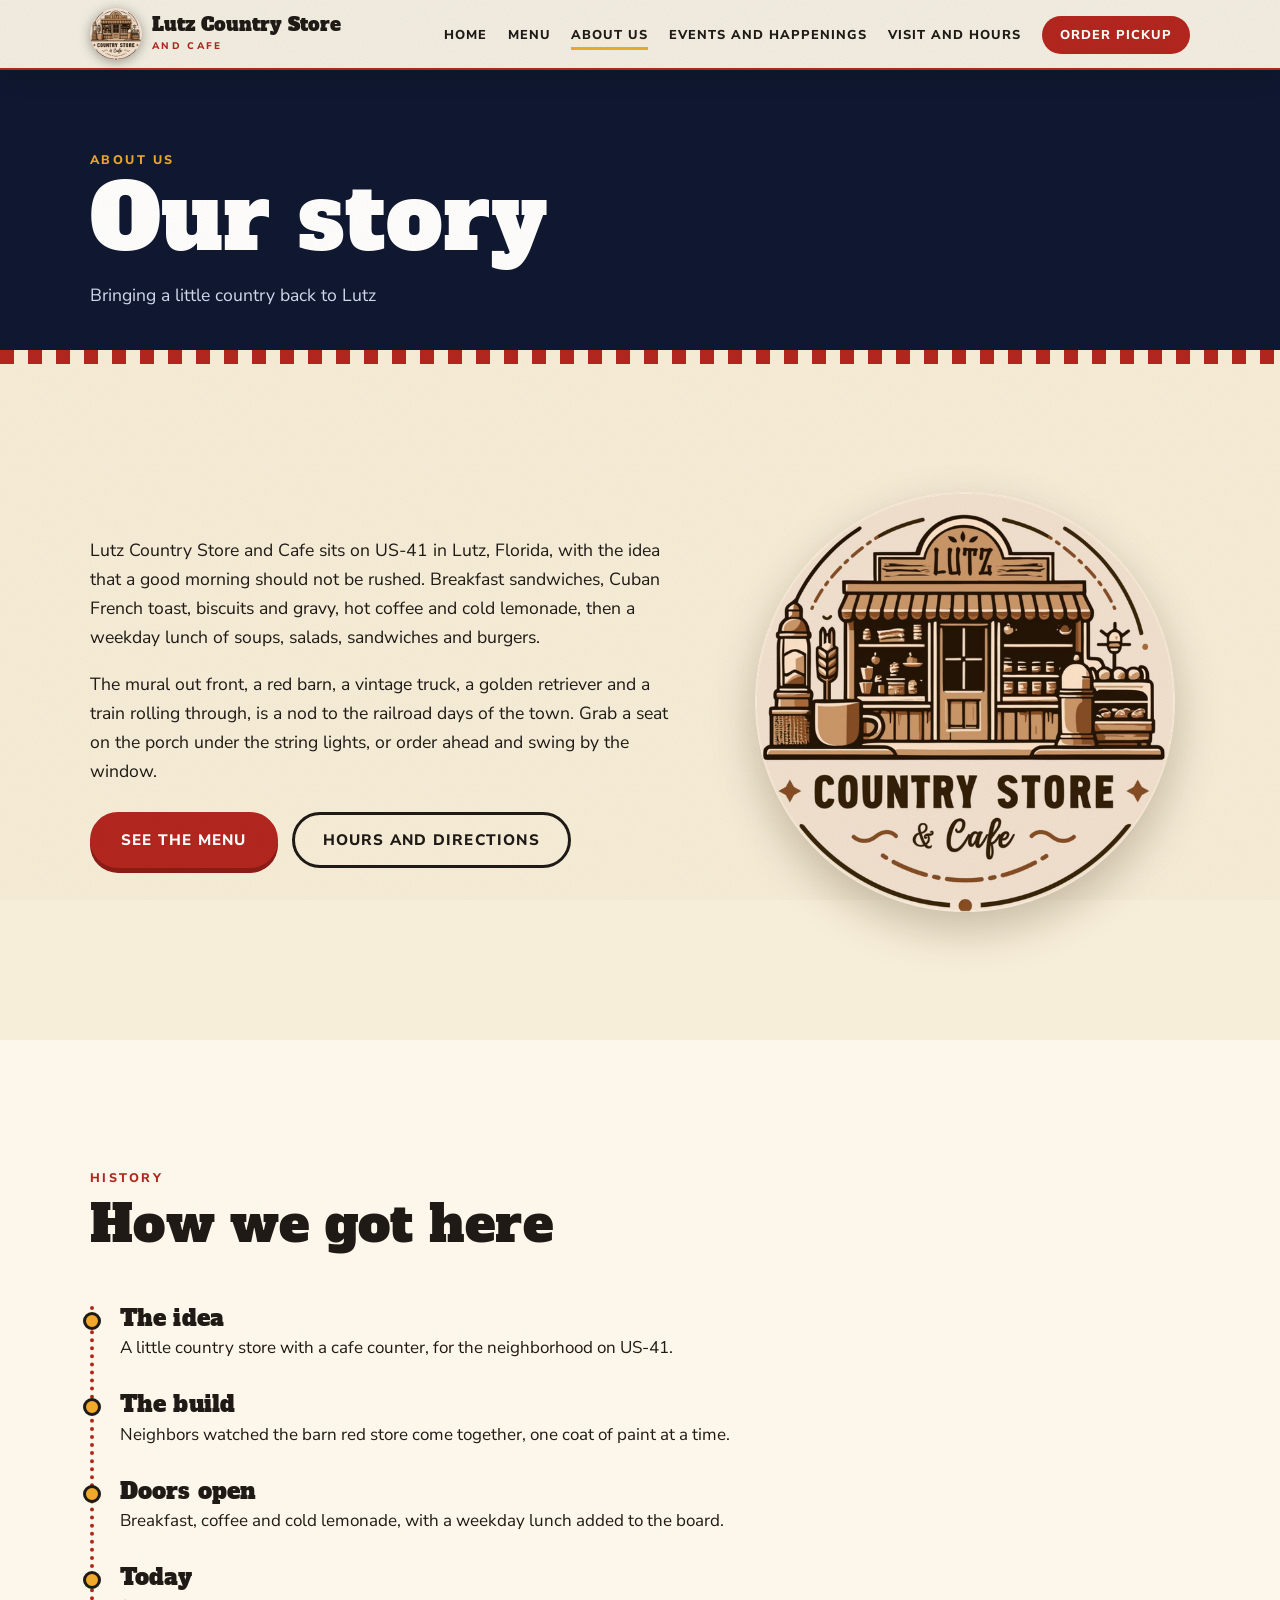
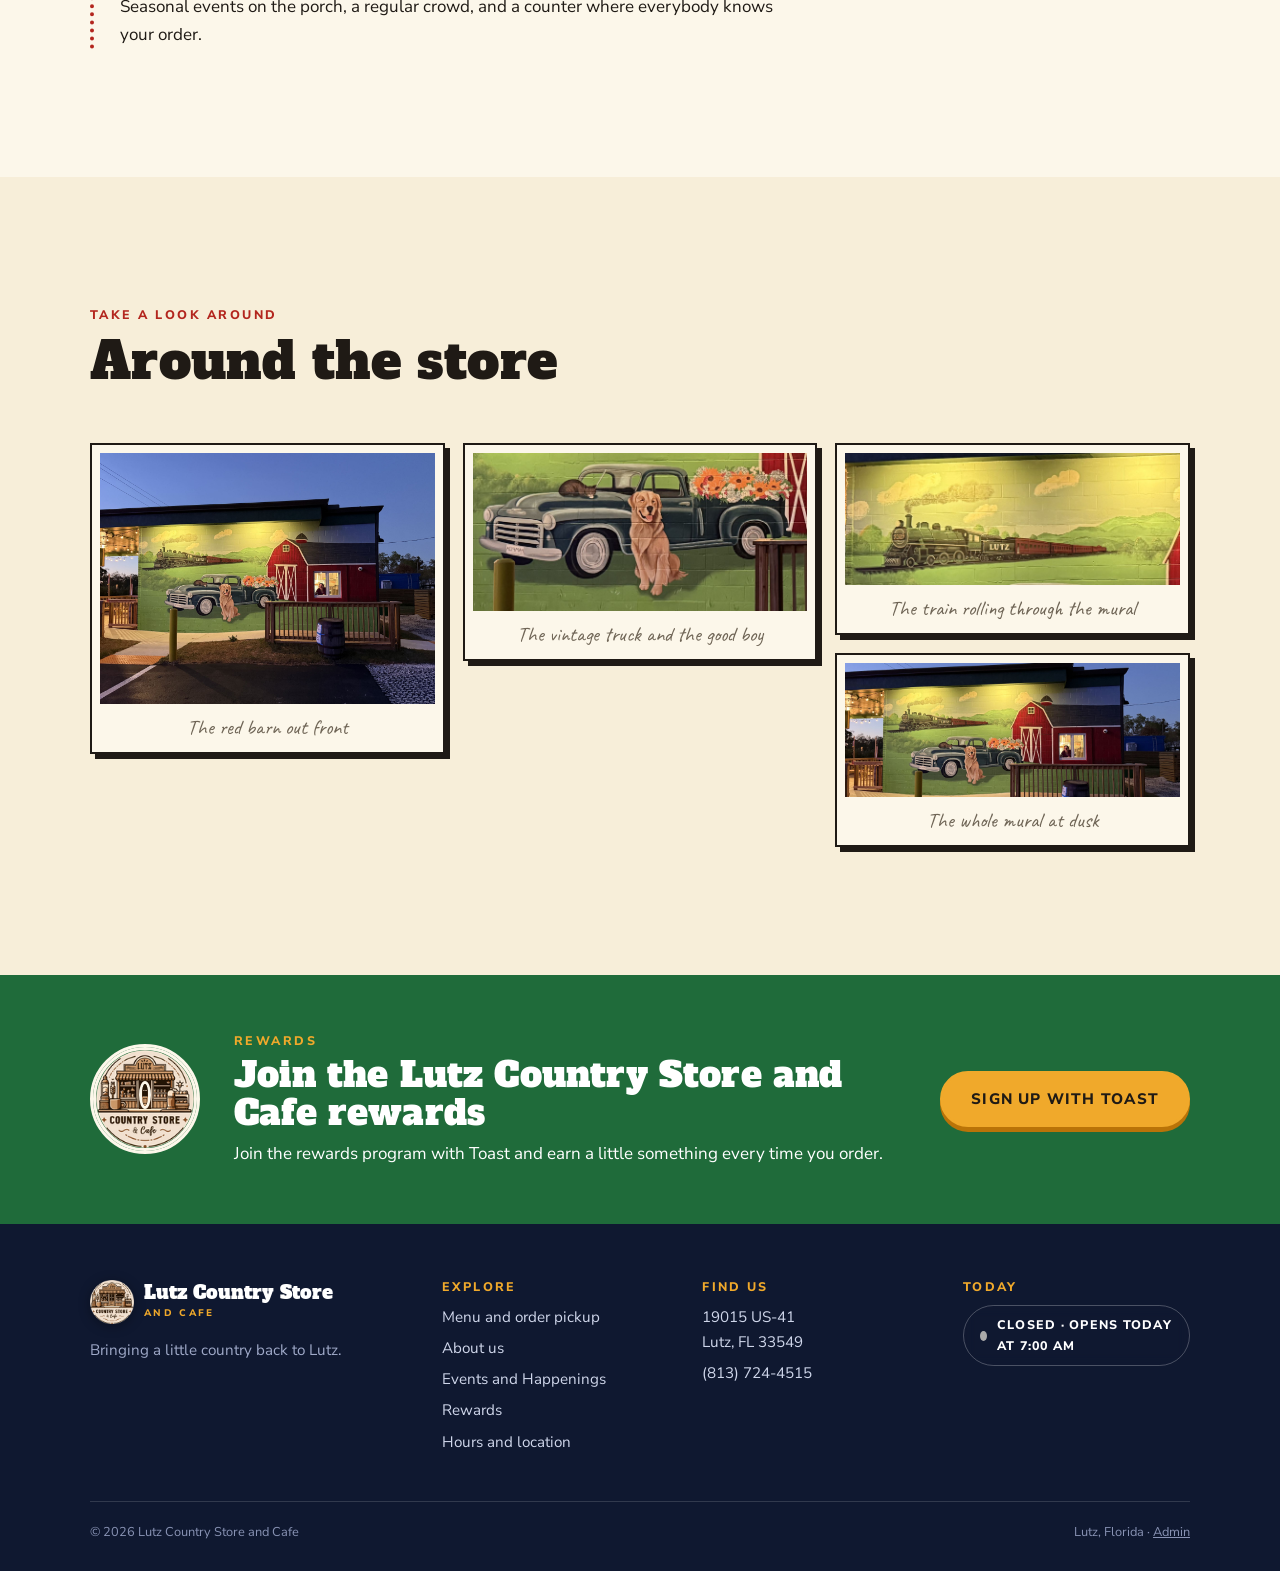
==== commit e46ed90c: "Order buttons link to Toast online ordering; retire demo cart and checkout Co-Authored-By: Claude So" ====
--- a/about.html
+++ b/about.html
@@ -1,15 +1,15 @@
 <!doctype html>
-<html lang="en"><head><meta charset="utf-8"><meta name="robots" content="noindex,nofollow"><meta name="viewport" content="width=device-width,initial-scale=1">
+<html lang="en"><head><meta name="robots" content="noindex,nofollow"><meta charset="utf-8"><meta name="viewport" content="width=device-width,initial-scale=1">
 <title>About Us | Lutz Country Store and Cafe</title><meta name="description" content="The story of Lutz Country Store and Cafe on US-41 in Lutz, Florida, with photos and rewards.">
 <meta property="og:title" content="About Us | Lutz Country Store and Cafe"><meta property="og:description" content="The story of Lutz Country Store and Cafe on US-41 in Lutz, Florida, with photos and rewards."><meta property="og:image" content="img/hero.jpg">
 <meta name="theme-color" content="#b3261e"><link rel="icon" href="img/favicon.png" type="image/png">
 <link rel="preconnect" href="https://fonts.googleapis.com"><link rel="preconnect" href="https://fonts.gstatic.com" crossorigin>
 <link href="https://fonts.googleapis.com/css2?family=Alfa+Slab+One&family=Caveat:wght@600&family=Nunito+Sans:wght@400;600;700;800&display=swap" rel="stylesheet">
-<link rel="stylesheet" href="css/style.css?v=24"></head>
+<link rel="stylesheet" href="css/style.css?v=27"></head>
 <body><a class="skip" href="#main">Skip to content</a>
 <header class="site-header"><div class="wrap">
 <a class="brand" href="index.html" aria-label="Lutz Country Store and Cafe, home"><span class="logo-anim " style="--la:52px"><img src="img/logo-sm.png" alt="" width="52" height="52"><span class="la-in"></span><img class="la-door" src="img/logo-door.png" alt=""><span class="la-halo"></span><span class="la-bulb"></span></span><span>Lutz Country Store<small>and Cafe</small></span></a>
-<ul class="nav"><li><a href="index.html">Home</a></li><li><a href="menu.html">Menu</a></li><li><a href="about.html" aria-current="page">About Us</a></li><li><a href="index.html#events">Events and Happenings</a></li><li><a href="visit.html">Visit and Hours</a></li><li><a class="cta" href="menu.html">Order pickup</a></li></ul>
+<ul class="nav"><li><a href="index.html">Home</a></li><li><a href="menu.html">Menu</a></li><li><a href="about.html" aria-current="page">About Us</a></li><li><a href="index.html#events">Events and Happenings</a></li><li><a href="visit.html">Visit and Hours</a></li><li><a class="cta" href="https://order.toasttab.com/online/lutz-country-store-19015-us-41" target="_blank" rel="noopener" data-order>Order pickup</a></li></ul>
 <button class="burger" aria-label="Menu" aria-expanded="false"><span></span><span></span><span></span></button>
 </div></header>
 <main id="main">
@@ -26,4 +26,4 @@
 <div><h3>Find us</h3><ul><li><a href="https://www.google.com/maps?q=19015%20US-41%2C%20Lutz%2C%20FL%2033549" target="_blank" rel="noopener">19015 US-41<br>Lutz, FL 33549</a></li><li><a href="tel:8137244515">(813) 724-4515</a></li></ul></div>
 <div><h3>Today</h3><ul><li><span class="open-badge" style="margin:0;background:transparent;border-color:rgba(255,255,255,.25)"><span class="dot"></span><span class="txt">Checking hours…</span></span></li></ul></div>
 </div><div class="copy"><span>© 2026 Lutz Country Store and Cafe</span><span>Lutz, Florida · <a href="admin.html" rel="nofollow">Admin</a></span></div></div></footer>
-<script src="js/store.js?v=24"></script><script src="js/shop.js?v=24"></script><script src="js/main.js?v=24"></script></body></html>+<script src="js/store.js?v=27"></script><script src="js/shop.js?v=27"></script><script src="js/main.js?v=27"></script></body></html>
--- a/css/style.css
+++ b/css/style.css
@@ -407,3 +407,13 @@
 html[data-theme=july4] .lights circle:nth-of-type(3n+1){fill:#ff4b4b}html[data-theme=july4] .lights circle:nth-of-type(3n+2){fill:#fff}html[data-theme=july4] .lights circle:nth-of-type(3n){fill:#5b8def}
 html[data-theme=valentines] .lights circle:nth-of-type(2n){fill:#ff6b95}html[data-theme=valentines] .lights circle:nth-of-type(2n+1){fill:#ffd1dc}
 html[data-theme=newyear] .loyalty{background:#1b2347}html[data-theme=july4] .loyalty{background:#1d3a8a}html[data-theme=valentines] .loyalty{background:#b3205a}
+
+/* station train: same speed as the other trains, it just stops at the station */
+.rail.stop{--stop:calc(100vw - var(--st) + 15px)}
+.rail.stop .train{transform:translateX(min(calc(var(--p,0)*(100vw + 100%) - 100%),calc(var(--stop) - 100%)))}
+.rail.stop .station{right:auto;left:calc(var(--stop) - 15px)}
+@media (max-width:700px){.rail.stop .train{width:min(520px,92vw)}}
+@media (prefers-reduced-motion:reduce){.rail.stop .train{transform:translateX(calc(var(--stop) - 100%))}}
+
+.order-banner{display:flex;gap:16px;align-items:center;justify-content:space-between;flex-wrap:wrap;background:var(--cream,#fff6e2);border:2px solid var(--ink,#2b2118);border-radius:12px;padding:14px 18px;margin-bottom:22px}.order-banner p{margin:0;flex:1 1 260px}
+a.addb{display:inline-flex;align-items:center;justify-content:center;text-decoration:none}
